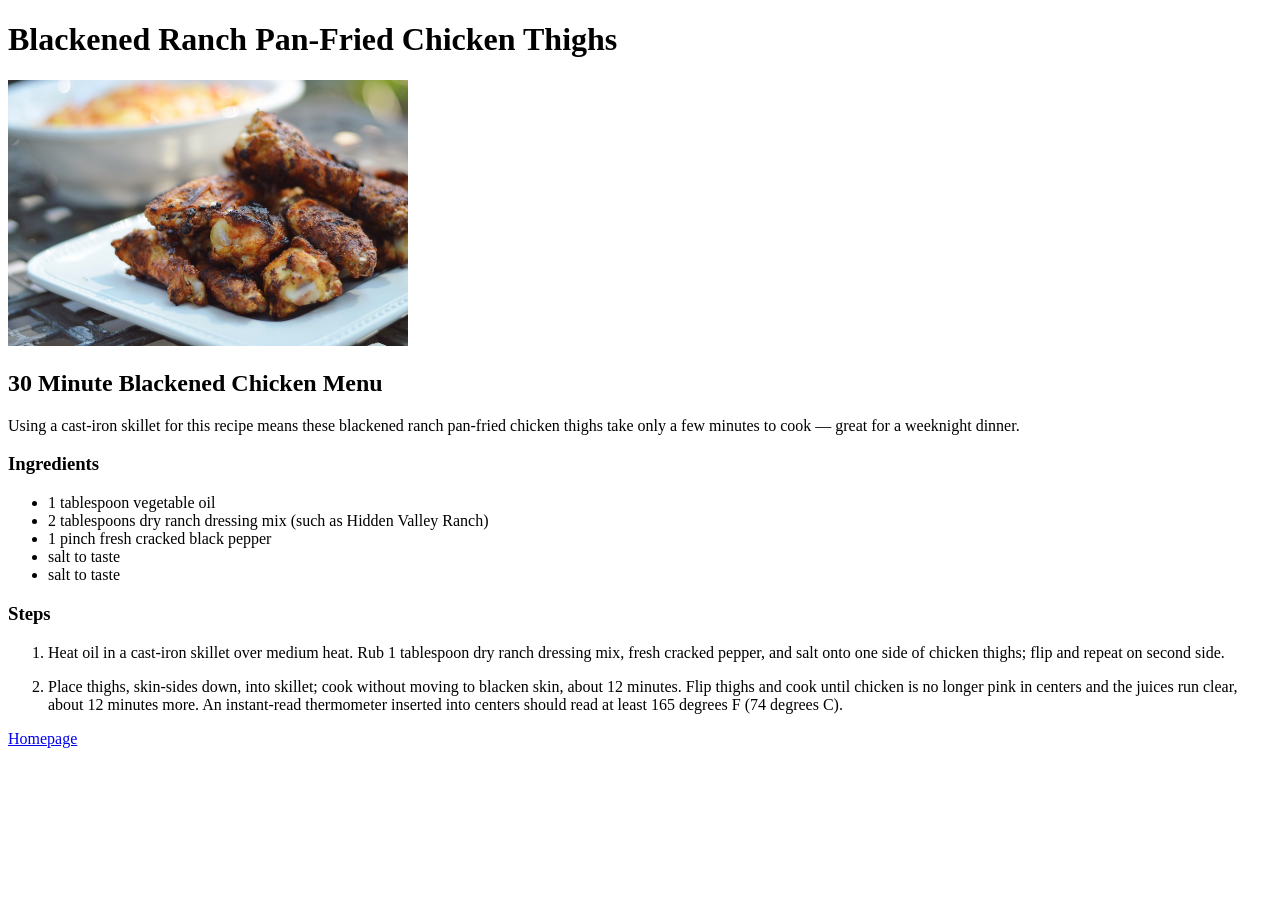
==== recipes/blackened-chicken.html @ 911734a4 "Add blackened chicken recipe i've added the blackened ranch pan-fried chicken thighs recipe and adde" ====
<!DOCTYPE html>
<html lang="en">
<head>
    <meta charset="UTF-8">
    <meta name="viewport" content="width=device-width, initial-scale=1.0">
    <title>Blackened Ranch Pan-Fried Chicken Thighs</title>
</head>
<body>
    <h1>Blackened Ranch Pan-Fried Chicken Thighs</h1>
    <img src="../image/chicken.JPG" alt="Blackened Ranch Pan-Fried Chicken Thighs" width="400">
        <h2>30 Minute Blackened Chicken Menu</h2>
            <p>Using a cast-iron skillet for this recipe means these blackened ranch pan-fried chicken thighs take only a few minutes to cook — great for a weeknight dinner.</p>
                <h3>Ingredients</h3>
                    <ul>
                        <li>1 tablespoon vegetable oil</li>
                        <li>2 tablespoons dry ranch dressing mix (such as Hidden Valley Ranch)</li>
                        <li>1 pinch fresh cracked black pepper</li>
                        <li>salt to taste</li>
                        <li>salt to taste</li>
                    </ul>
                <h3>Steps</h3>
                    <ol>
                        <li>Heat oil in a cast-iron skillet over medium heat. Rub 1 tablespoon dry ranch dressing mix, fresh cracked pepper, and salt onto one side of chicken thighs; flip and repeat on second side. </li>
                            <p></p>
                        <li>Place thighs, skin-sides down, into skillet; cook without moving to blacken skin, about 12 minutes. Flip thighs and cook until chicken is no longer pink in centers and the juices run clear, about 12 minutes more. An instant-read thermometer inserted into centers should read at least 165 degrees F (74 degrees C). </li>
                           
                    </ol>
    <p><a href="../index.html">Homepage</a></p>
</body>
</html>
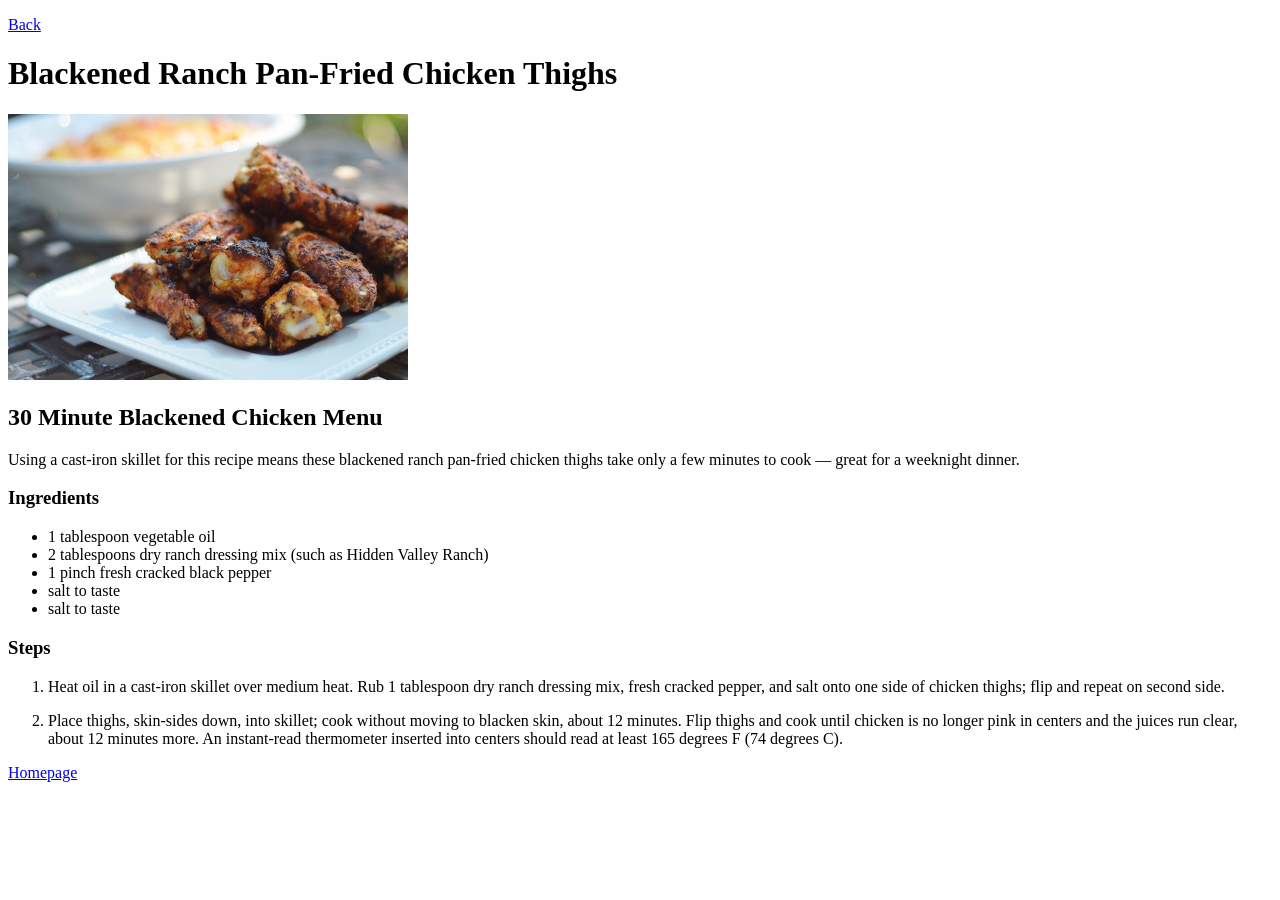
==== commit 85593092: "Add a "back" link on top of recipe pages" ====
--- a/recipes/blackened-chicken.html
+++ b/recipes/blackened-chicken.html
@@ -6,6 +6,7 @@
     <title>Blackened Ranch Pan-Fried Chicken Thighs</title>
 </head>
 <body>
+    <p><a href="../index.html">Back</a></p>
     <h1>Blackened Ranch Pan-Fried Chicken Thighs</h1>
     <img src="../image/chicken.JPG" alt="Blackened Ranch Pan-Fried Chicken Thighs" width="400">
         <h2>30 Minute Blackened Chicken Menu</h2>
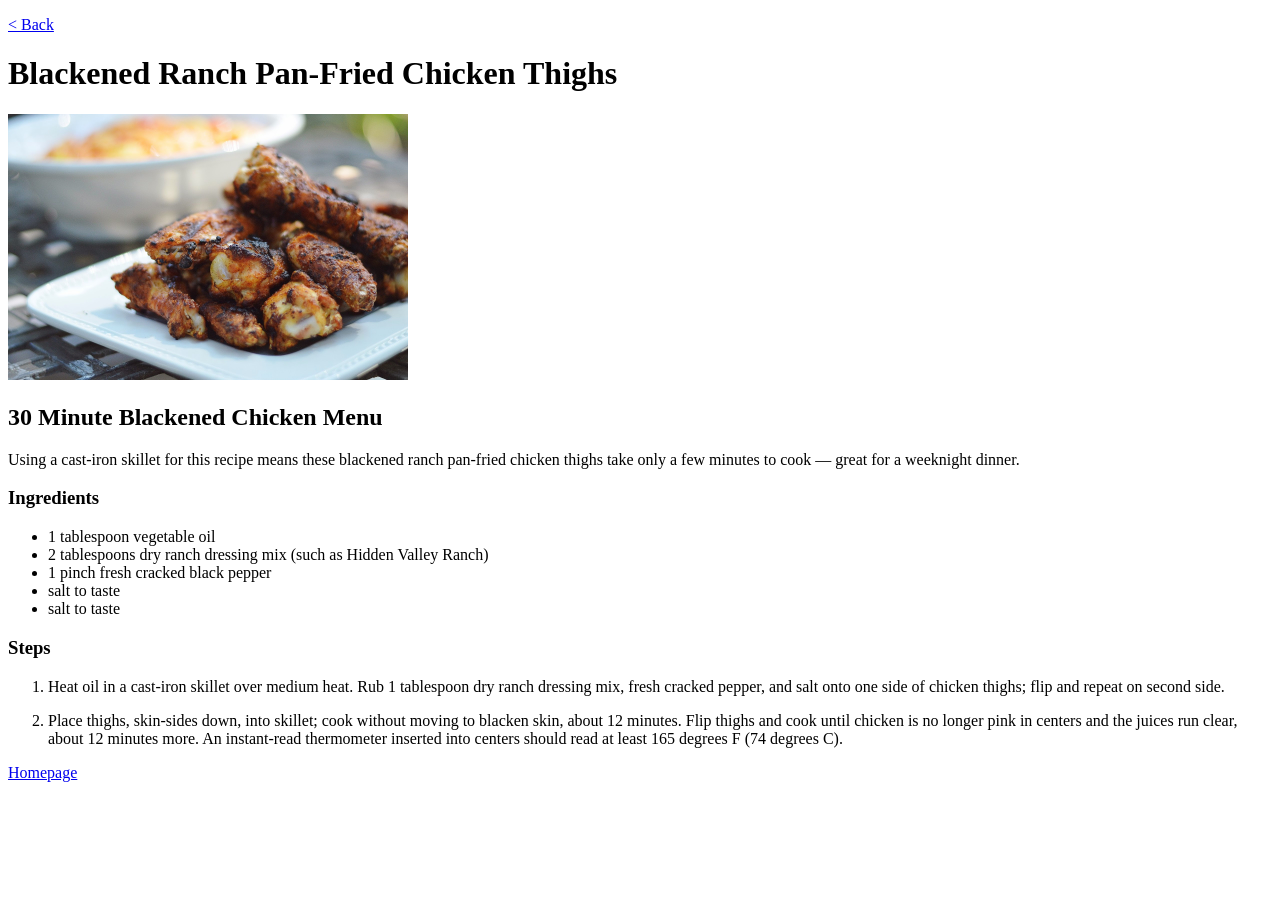
==== commit 3b7cb81f: "Add < to back functions" ====
--- a/recipes/blackened-chicken.html
+++ b/recipes/blackened-chicken.html
@@ -6,7 +6,7 @@
     <title>Blackened Ranch Pan-Fried Chicken Thighs</title>
 </head>
 <body>
-    <p><a href="../index.html">Back</a></p>
+    <p><a href="../index.html">< Back</a></p>
     <h1>Blackened Ranch Pan-Fried Chicken Thighs</h1>
     <img src="../image/chicken.JPG" alt="Blackened Ranch Pan-Fried Chicken Thighs" width="400">
         <h2>30 Minute Blackened Chicken Menu</h2>
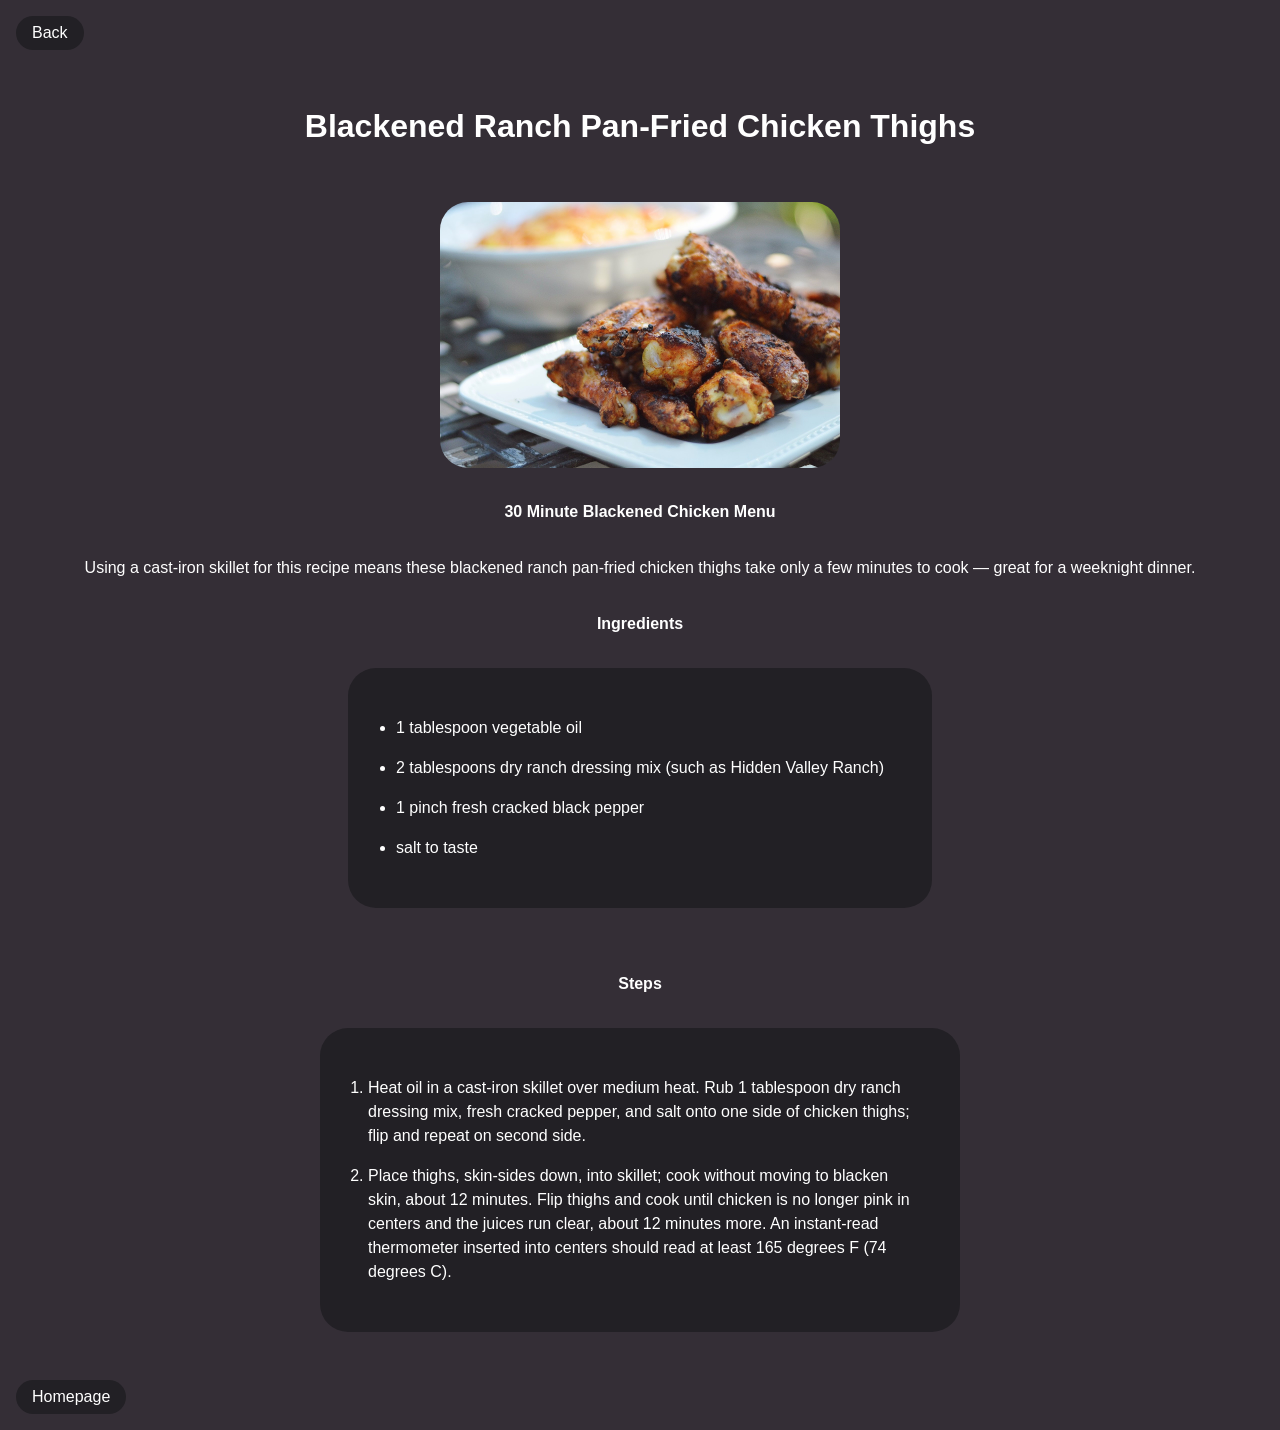
==== commit 095098dd: "Style all other pages" ====
--- a/recipes/blackened-chicken.html
+++ b/recipes/blackened-chicken.html
@@ -4,28 +4,31 @@
     <meta charset="UTF-8">
     <meta name="viewport" content="width=device-width, initial-scale=1.0">
     <title>Blackened Ranch Pan-Fried Chicken Thighs</title>
+    <link rel="stylesheet" href="../styles.css" />
 </head>
 <body>
-    <p><a href="../index.html">< Back</a></p>
-    <h1>Blackened Ranch Pan-Fried Chicken Thighs</h1>
-    <img src="../image/chicken.JPG" alt="Blackened Ranch Pan-Fried Chicken Thighs" width="400">
-        <h2>30 Minute Blackened Chicken Menu</h2>
-            <p>Using a cast-iron skillet for this recipe means these blackened ranch pan-fried chicken thighs take only a few minutes to cook — great for a weeknight dinner.</p>
-                <h3>Ingredients</h3>
-                    <ul>
-                        <li>1 tablespoon vegetable oil</li>
-                        <li>2 tablespoons dry ranch dressing mix (such as Hidden Valley Ranch)</li>
-                        <li>1 pinch fresh cracked black pepper</li>
-                        <li>salt to taste</li>
-                        <li>salt to taste</li>
+    <button class="button"><a href="../index.html" class="buttontext">Back</a></button>
+    <h1 class="heading">Blackened Ranch Pan-Fried Chicken Thighs</h1>
+    <img src="../image/chicken.JPG" alt="Blackened Ranch Pan-Fried Chicken Thighs" width="400" class="image">
+        <h2 class="text2">30 Minute Blackened Chicken Menu</h2>
+            <p class="text3">Using a cast-iron skillet for this recipe means these blackened ranch pan-fried chicken thighs take only a few minutes to cook — great for a weeknight dinner.</p>
+                <h3 class="text2">Ingredients</h3>
+                <div class="box">
+                    <ul class="list">
+                        <li class="step">1 tablespoon vegetable oil</li>
+                        <li class="step">2 tablespoons dry ranch dressing mix (such as Hidden Valley Ranch)</li>
+                        <li class="step">1 pinch fresh cracked black pepper</li>
+                        <li class="step">salt to taste</li>
                     </ul>
-                <h3>Steps</h3>
-                    <ol>
-                        <li>Heat oil in a cast-iron skillet over medium heat. Rub 1 tablespoon dry ranch dressing mix, fresh cracked pepper, and salt onto one side of chicken thighs; flip and repeat on second side. </li>
+                </div>
+                <h3 class="text2">Steps</h3>
+                <div class="box">
+                     <ol class="list">
+                        <li class="step">Heat oil in a cast-iron skillet over medium heat. Rub 1 tablespoon dry ranch dressing mix, fresh cracked pepper, and salt onto one side of chicken thighs; flip and repeat on second side. </li>
                             <p></p>
-                        <li>Place thighs, skin-sides down, into skillet; cook without moving to blacken skin, about 12 minutes. Flip thighs and cook until chicken is no longer pink in centers and the juices run clear, about 12 minutes more. An instant-read thermometer inserted into centers should read at least 165 degrees F (74 degrees C). </li>
-                           
+                        <li class="step">Place thighs, skin-sides down, into skillet; cook without moving to blacken skin, about 12 minutes. Flip thighs and cook until chicken is no longer pink in centers and the juices run clear, about 12 minutes more. An instant-read thermometer inserted into centers should read at least 165 degrees F (74 degrees C). </li> 
                     </ol>
-    <p><a href="../index.html">Homepage</a></p>
+                </div>
+    <button class=button><a href="../index.html" class="buttontext">Homepage</a></button>
 </body>
 </html>
--- a/styles.css
+++ b/styles.css
@@ -0,0 +1,113 @@
+* {
+    box-sizing: content-box;
+    margin: 0;
+    padding: 0;
+    font-size: 1em;
+    font-family:  Arial, Helvetica, sans-serif;
+    line-height: 24px;
+    
+}
+
+a, u {
+  text-decoration: none;
+}
+
+button {
+  background-color: transparent;
+  border: none;
+  margin: 0;
+  padding: 0;
+  text-align: inherit;
+  font: inherit;
+  border-radius: 0;
+  appearance: none; // Just in case we missed anything.
+}
+
+body {
+    background-color: #342e36;
+}
+.website-title {
+    font-size: 2em;
+    font-weight: bolder;
+    text-align: center;
+    color: #ffffff;
+    margin-top: 2em;
+}
+
+.logo {
+    display:block;
+    width: 200px;
+    margin: auto;
+}
+
+.text {
+    text-align: center;
+    color: #ffffff;
+    margin-bottom: 1em;
+}
+
+.box {
+    text-align: center;
+    margin-left: 20em;
+    margin-right: 20em;
+}
+
+.list {
+    display: inline-block;
+    background-color: #222025;
+    padding: 2em;
+    text-align: left;
+    font-weight: normal;
+    border-radius: 28px;
+    margin-bottom: 2em;
+}
+.link {
+    color: #ffffff;
+    margin: 1em
+}
+
+.button {
+    background-color: #222025;
+    color: white;
+    border-radius: 28px;
+    display: block;
+    margin: 1em
+}
+
+.buttontext {
+    display: inline-block;
+    color: white;
+    padding: 5px 1em;
+}
+
+.heading {
+    color: white;
+    text-align: center;
+    font-size: 2em;
+    margin: 2em;
+}
+
+.image {
+    display: block;
+    width: 400px;
+    margin: 0 auto;
+    border-radius: 28px;
+}
+
+.text2 {
+    color: white;
+    margin: 2em;
+    text-align: center;
+    font-weight: bold;
+}
+
+.text3 {
+    color: white;
+    margin: 2em;
+    text-align: center;
+}
+
+.step {
+    color: white;
+    margin: 1em; 
+}
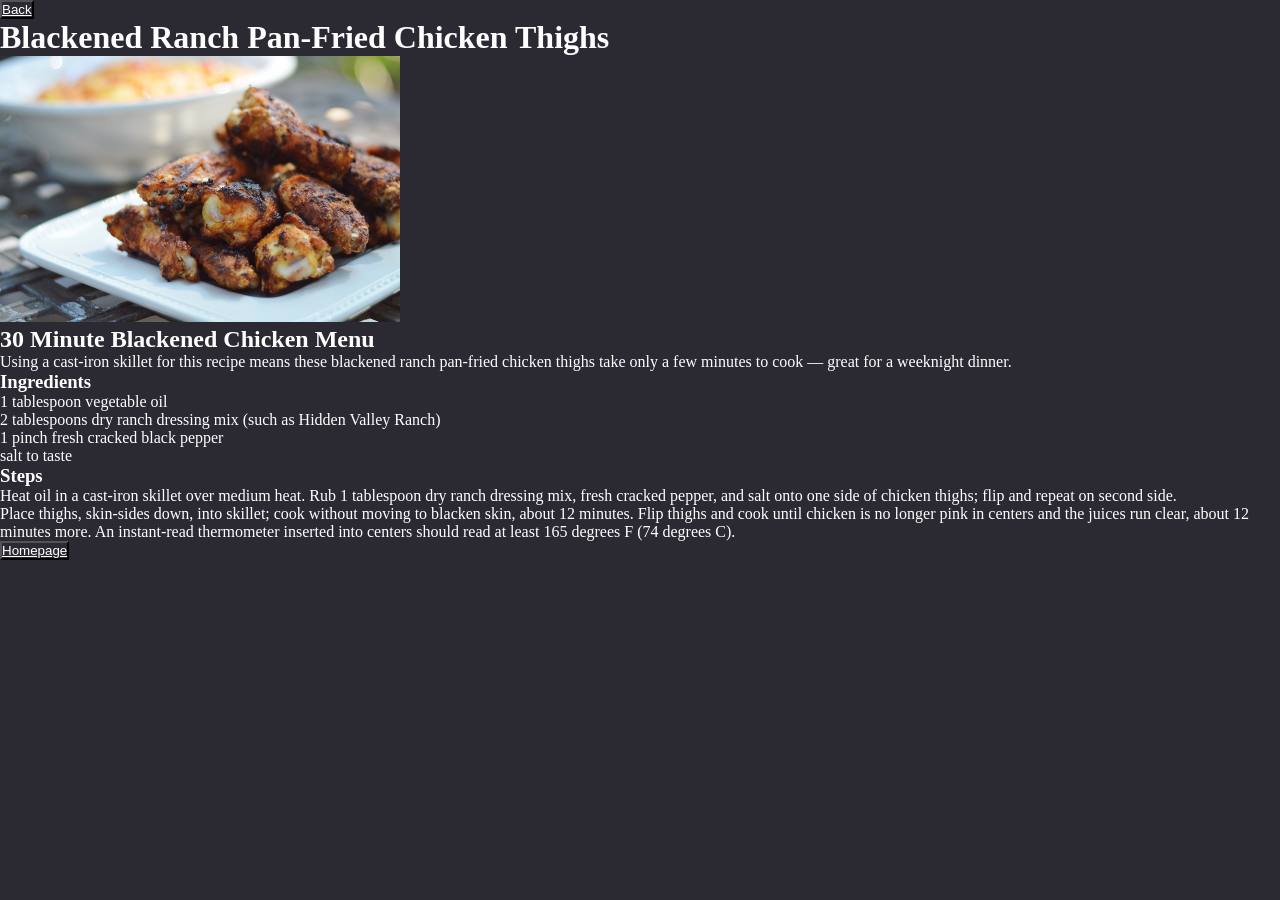
==== commit 6797a36a: "Reset changes to Style" ====
--- a/recipes/blackened-chicken.html
+++ b/recipes/blackened-chicken.html
@@ -7,28 +7,25 @@
     <link rel="stylesheet" href="../styles.css" />
 </head>
 <body>
-    <button class="button"><a href="../index.html" class="buttontext">Back</a></button>
-    <h1 class="heading">Blackened Ranch Pan-Fried Chicken Thighs</h1>
-    <img src="../image/chicken.JPG" alt="Blackened Ranch Pan-Fried Chicken Thighs" width="400" class="image">
-        <h2 class="text2">30 Minute Blackened Chicken Menu</h2>
-            <p class="text3">Using a cast-iron skillet for this recipe means these blackened ranch pan-fried chicken thighs take only a few minutes to cook — great for a weeknight dinner.</p>
-                <h3 class="text2">Ingredients</h3>
-                <div class="box">
-                    <ul class="list">
-                        <li class="step">1 tablespoon vegetable oil</li>
-                        <li class="step">2 tablespoons dry ranch dressing mix (such as Hidden Valley Ranch)</li>
-                        <li class="step">1 pinch fresh cracked black pepper</li>
-                        <li class="step">salt to taste</li>
+    <button><a href="../index.html">Back</a></button>
+    <h1>Blackened Ranch Pan-Fried Chicken Thighs</h1>
+    <img src="../image/chicken.JPG" alt="Blackened Ranch Pan-Fried Chicken Thighs" width="400">
+        <h2>30 Minute Blackened Chicken Menu</h2>
+            <p>Using a cast-iron skillet for this recipe means these blackened ranch pan-fried chicken thighs take only a few minutes to cook — great for a weeknight dinner.</p>
+                <h3>Ingredients</h3>
+                    <ul>
+                        <li>1 tablespoon vegetable oil</li>
+                        <li>2 tablespoons dry ranch dressing mix (such as Hidden Valley Ranch)</li>
+                        <li>1 pinch fresh cracked black pepper</li>
+                        <li>salt to taste</li>
                     </ul>
-                </div>
-                <h3 class="text2">Steps</h3>
-                <div class="box">
-                     <ol class="list">
-                        <li class="step">Heat oil in a cast-iron skillet over medium heat. Rub 1 tablespoon dry ranch dressing mix, fresh cracked pepper, and salt onto one side of chicken thighs; flip and repeat on second side. </li>
+
+                <h3>Steps</h3>
+                     <ol>
+                        <li>Heat oil in a cast-iron skillet over medium heat. Rub 1 tablespoon dry ranch dressing mix, fresh cracked pepper, and salt onto one side of chicken thighs; flip and repeat on second side. </li>
                             <p></p>
-                        <li class="step">Place thighs, skin-sides down, into skillet; cook without moving to blacken skin, about 12 minutes. Flip thighs and cook until chicken is no longer pink in centers and the juices run clear, about 12 minutes more. An instant-read thermometer inserted into centers should read at least 165 degrees F (74 degrees C). </li> 
+                        <li>Place thighs, skin-sides down, into skillet; cook without moving to blacken skin, about 12 minutes. Flip thighs and cook until chicken is no longer pink in centers and the juices run clear, about 12 minutes more. An instant-read thermometer inserted into centers should read at least 165 degrees F (74 degrees C). </li> 
                     </ol>
-                </div>
-    <button class=button><a href="../index.html" class="buttontext">Homepage</a></button>
+    <button><a href="../index.html">Homepage</a></button>
 </body>
 </html>
--- a/styles.css
+++ b/styles.css
@@ -2,112 +2,6 @@
     box-sizing: content-box;
     margin: 0;
     padding: 0;
-    font-size: 1em;
-    font-family:  Arial, Helvetica, sans-serif;
-    line-height: 24px;
-    
-}
-
-a, u {
-  text-decoration: none;
-}
-
-button {
-  background-color: transparent;
-  border: none;
-  margin: 0;
-  padding: 0;
-  text-align: inherit;
-  font: inherit;
-  border-radius: 0;
-  appearance: none; // Just in case we missed anything.
-}
-
-body {
-    background-color: #342e36;
-}
-.website-title {
-    font-size: 2em;
-    font-weight: bolder;
-    text-align: center;
-    color: #ffffff;
-    margin-top: 2em;
-}
-
-.logo {
-    display:block;
-    width: 200px;
-    margin: auto;
-}
-
-.text {
-    text-align: center;
-    color: #ffffff;
-    margin-bottom: 1em;
-}
-
-.box {
-    text-align: center;
-    margin-left: 20em;
-    margin-right: 20em;
-}
-
-.list {
-    display: inline-block;
-    background-color: #222025;
-    padding: 2em;
-    text-align: left;
-    font-weight: normal;
-    border-radius: 28px;
-    margin-bottom: 2em;
-}
-.link {
-    color: #ffffff;
-    margin: 1em
-}
-
-.button {
-    background-color: #222025;
-    color: white;
-    border-radius: 28px;
-    display: block;
-    margin: 1em
-}
-
-.buttontext {
-    display: inline-block;
-    color: white;
-    padding: 5px 1em;
-}
-
-.heading {
-    color: white;
-    text-align: center;
-    font-size: 2em;
-    margin: 2em;
-}
-
-.image {
-    display: block;
-    width: 400px;
-    margin: 0 auto;
-    border-radius: 28px;
-}
-
-.text2 {
-    color: white;
-    margin: 2em;
-    text-align: center;
-    font-weight: bold;
-}
-
-.text3 {
-    color: white;
-    margin: 2em;
-    text-align: center;
-}
-
-.step {
-    color: white;
-    margin: 1em; 
+    background-color: #2b2a33;
+    color: white; 
 }
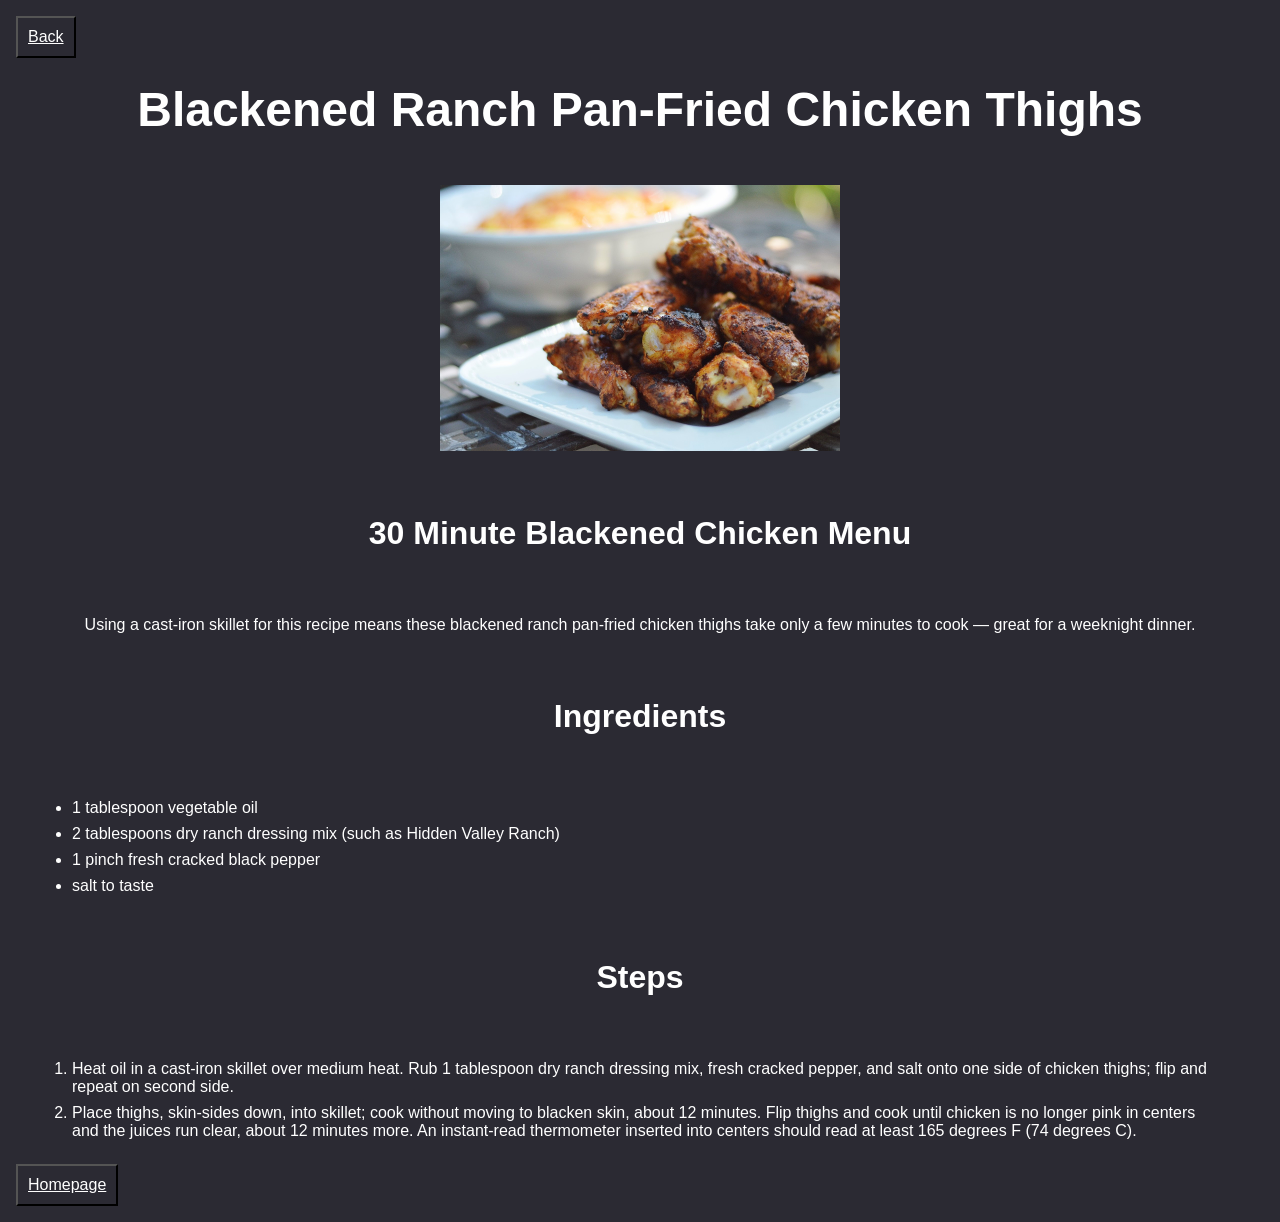
==== commit b2ce65de: "Remake styles.css" ====
--- a/recipes/blackened-chicken.html
+++ b/recipes/blackened-chicken.html
@@ -7,13 +7,13 @@
     <link rel="stylesheet" href="../styles.css" />
 </head>
 <body>
-    <button><a href="../index.html">Back</a></button>
-    <h1>Blackened Ranch Pan-Fried Chicken Thighs</h1>
-    <img src="../image/chicken.JPG" alt="Blackened Ranch Pan-Fried Chicken Thighs" width="400">
+    <button><a href="../index.html" >Back</a></button>
+    <h1 class="heading-one">Blackened Ranch Pan-Fried Chicken Thighs</h1>
+    <img src="../image/chicken.JPG" alt="Blackened Ranch Pan-Fried Chicken Thighs" width="400" class="image">
         <h2>30 Minute Blackened Chicken Menu</h2>
             <p>Using a cast-iron skillet for this recipe means these blackened ranch pan-fried chicken thighs take only a few minutes to cook — great for a weeknight dinner.</p>
                 <h3>Ingredients</h3>
-                    <ul>
+                    <ul class="list">
                         <li>1 tablespoon vegetable oil</li>
                         <li>2 tablespoons dry ranch dressing mix (such as Hidden Valley Ranch)</li>
                         <li>1 pinch fresh cracked black pepper</li>
@@ -21,9 +21,9 @@
                     </ul>
 
                 <h3>Steps</h3>
-                     <ol>
+                     <ol class="list">
                         <li>Heat oil in a cast-iron skillet over medium heat. Rub 1 tablespoon dry ranch dressing mix, fresh cracked pepper, and salt onto one side of chicken thighs; flip and repeat on second side. </li>
-                            <p></p>
+                     
                         <li>Place thighs, skin-sides down, into skillet; cook without moving to blacken skin, about 12 minutes. Flip thighs and cook until chicken is no longer pink in centers and the juices run clear, about 12 minutes more. An instant-read thermometer inserted into centers should read at least 165 degrees F (74 degrees C). </li> 
                     </ol>
     <button><a href="../index.html">Homepage</a></button>
--- a/styles.css
+++ b/styles.css
@@ -3,5 +3,68 @@
     margin: 0;
     padding: 0;
     background-color: #2b2a33;
-    color: white; 
-}+    color: white;
+    font-family: Tahoma, sans-serif;  
+    font-size: 1em;
+}
+
+button {
+    margin: 1em;
+    padding: 10px;
+}
+
+#logo {
+    margin-top: 1em;
+}
+
+h1 {
+    text-align: center;
+    margin: 1em;
+    font-size: 3em;
+    margin-top: 8px;
+}
+
+h2 {
+    text-align: center;
+    margin: 2em;
+    font-size: 2em;
+}
+
+h3 {
+    text-align: center;
+    margin: 2em;
+    font-size: 2em;
+}
+
+p {
+    text-align: center;
+}
+
+.image {
+    display: block;
+    margin: auto; 
+}
+
+.list {
+    display: block;
+    margin-left: 4em;
+    margin-right: 4em;
+
+}
+
+li {
+    margin: 8px;
+
+}
+
+.link-list {
+    text-align: center;
+}
+
+.link {
+    display: inline-block;
+    text-align: center;
+    margin: 1em;
+}
+
+
